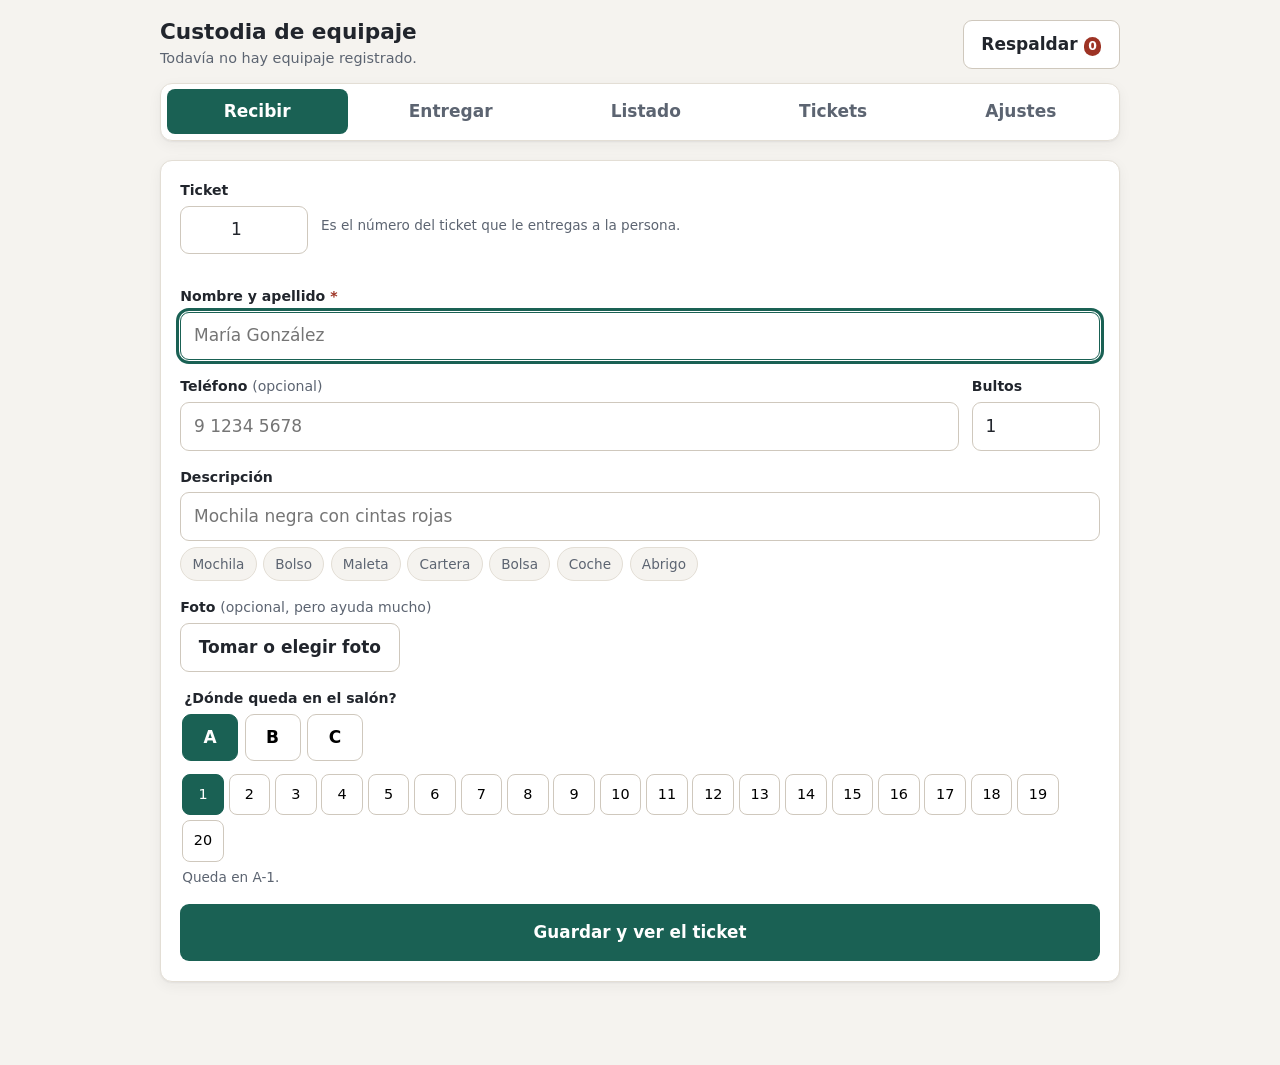
==== index.html @ 4419d268 "Custodia de equipaje: aplicación web que funciona sin internet Registro de equipaje para un evento c" ====
<!doctype html>
<html lang="es">
<head>
<meta charset="utf-8">
<meta name="viewport" content="width=device-width, initial-scale=1">
<title>Custodia de equipaje</title>
<meta name="description" content="Registro de equipaje para un evento: tickets con QR, foto del bulto y ubicación en el salón. Funciona sin internet.">
<link rel="icon" href="data:image/svg+xml,<svg xmlns='http://www.w3.org/2000/svg' viewBox='0 0 100 100'><text y='.9em' font-size='88'>🧳</text></svg>">
<link rel="stylesheet" href="assets/css/estilos.css">
</head>
<body>

<p id="alerta" class="alerta" role="alert" hidden></p>

<header class="cabecera">
  <div>
    <h1 id="titulo-evento">Custodia de equipaje</h1>
    <p id="resumen" class="cabecera__resumen">Cargando…</p>
  </div>
  <button type="button" id="respaldar" class="boton boton--suave">
    Respaldar<span id="pendientes" class="insignia" hidden></span>
  </button>
</header>

<nav class="pestanas" role="tablist" aria-label="Secciones">
  <button role="tab" class="pestana" data-panel="recibir" aria-selected="true">Recibir</button>
  <button role="tab" class="pestana" data-panel="entregar" aria-selected="false">Entregar</button>
  <button role="tab" class="pestana" data-panel="listado" aria-selected="false">Listado</button>
  <button role="tab" class="pestana" data-panel="tickets" aria-selected="false">Tickets</button>
  <button role="tab" class="pestana" data-panel="ajustes" aria-selected="false">Ajustes</button>
</nav>

<main>

<!-- ══════════════════════════ RECIBIR ══════════════════════════ -->
<section id="panel-recibir" class="panel" role="tabpanel" aria-label="Recibir">

  <form id="forma-recibir" class="tarjeta" autocomplete="off">
    <div class="fila fila--numero">
      <label class="campo campo--angosto">
        <span class="campo__nombre">Ticket</span>
        <input type="number" id="r-numero" class="numero-grande" min="1" max="999" required>
      </label>
      <p class="campo__pista">Es el número del ticket que le entregas a la persona.</p>
    </div>

    <label class="campo">
      <span class="campo__nombre">Nombre y apellido <b class="obligatorio">*</b></span>
      <input type="text" id="r-nombre" required autocapitalize="words" placeholder="María González">
    </label>

    <div class="fila">
      <label class="campo">
        <span class="campo__nombre">Teléfono <span class="campo__opcional">(opcional)</span></span>
        <input type="tel" id="r-telefono" inputmode="tel" placeholder="9 1234 5678">
      </label>
      <label class="campo campo--angosto">
        <span class="campo__nombre">Bultos</span>
        <input type="number" id="r-bultos" min="1" max="20" value="1" required>
      </label>
    </div>

    <label class="campo">
      <span class="campo__nombre">Descripción</span>
      <input type="text" id="r-descripcion" placeholder="Mochila negra con cintas rojas">
    </label>
    <div class="atajos" id="r-atajos"></div>

    <div class="campo">
      <span class="campo__nombre">Foto <span class="campo__opcional">(opcional, pero ayuda mucho)</span></span>
      <div class="foto">
        <input type="file" id="r-foto" accept="image/*" capture="environment" hidden>
        <button type="button" class="boton boton--suave" id="r-foto-boton">Tomar o elegir foto</button>
        <button type="button" class="boton boton--texto" id="r-foto-quitar" hidden>Quitar</button>
        <img id="r-foto-vista" class="foto__vista" alt="" hidden>
      </div>
    </div>

    <fieldset class="campo">
      <legend class="campo__nombre">¿Dónde queda en el salón?</legend>
      <div class="zonas" id="r-zonas" role="radiogroup" aria-label="Zona"></div>
      <div class="posiciones" id="r-posiciones" aria-label="Posición"></div>
      <p class="campo__pista" id="r-ubicacion-elegida">—</p>
    </fieldset>

    <button type="submit" class="boton boton--principal boton--ancho">Guardar y ver el ticket</button>
  </form>

  <div id="comprobante" class="tarjeta comprobante" hidden>
    <p class="comprobante__hecho">Equipaje recibido</p>
    <div id="comprobante-ticket" class="ticket ticket--solo"></div>
    <div class="comprobante__botones">
      <button type="button" class="boton boton--principal" id="imprimir-comprobante">Imprimir este ticket</button>
      <button type="button" class="boton boton--suave" id="recibir-otro">Recibir otro</button>
    </div>
  </div>

</section>

<!-- ══════════════════════════ ENTREGAR ══════════════════════════ -->
<section id="panel-entregar" class="panel" role="tabpanel" aria-label="Entregar" hidden>

  <div class="tarjeta">
    <label class="campo">
      <span class="campo__nombre">Escanea el QR, o escribe el número o el nombre</span>
      <input type="search" id="e-busca" class="busca" placeholder="07  ·  María" autocomplete="off">
    </label>
    <button type="button" class="boton boton--suave" id="e-escanear" hidden>Escanear con la cámara</button>
    <div id="e-camara" class="camara" hidden>
      <video id="e-video" playsinline muted></video>
      <button type="button" class="boton boton--texto" id="e-cerrar-camara">Cerrar la cámara</button>
    </div>
  </div>

  <div id="e-resultados" class="resultados"></div>
  <div id="e-ficha"></div>

</section>

<!-- ══════════════════════════ LISTADO ══════════════════════════ -->
<section id="panel-listado" class="panel" role="tabpanel" aria-label="Listado" hidden>

  <div class="tarjeta barra">
    <div class="filtros" id="l-filtros" role="radiogroup" aria-label="Filtrar">
      <button type="button" class="filtro filtro--activo" data-filtro="custodia">En custodia</button>
      <button type="button" class="filtro" data-filtro="entregados">Entregados</button>
      <button type="button" class="filtro" data-filtro="todos">Todos</button>
    </div>
    <input type="search" id="l-busca" class="busca busca--chica" placeholder="Buscar…" autocomplete="off">
    <button type="button" class="boton boton--suave" id="l-csv">Descargar planilla</button>
  </div>

  <div id="l-tabla" class="tabla-envoltura"></div>

</section>

<!-- ══════════════════════════ TICKETS ══════════════════════════ -->
<section id="panel-tickets" class="panel" role="tabpanel" aria-label="Tickets" hidden>

  <div class="tarjeta">
    <h2>Imprimir los tickets antes del evento</h2>
    <p class="parrafo">
      Cada ticket sale en dos mitades con el mismo número: una se pega o se amarra
      al equipaje y la otra se la queda la persona. Imprímelos antes y córtalos por
      la línea del medio; así el día del evento no dependes de una impresora.
    </p>
    <div class="fila">
      <label class="campo campo--angosto">
        <span class="campo__nombre">Desde</span>
        <input type="number" id="t-desde" min="1" max="999" value="1">
      </label>
      <label class="campo campo--angosto">
        <span class="campo__nombre">Hasta</span>
        <input type="number" id="t-hasta" min="1" max="999" value="60">
      </label>
    </div>
    <div class="botonera">
      <button type="button" class="boton boton--principal" id="t-generar">Preparar la lámina</button>
      <button type="button" class="boton boton--suave" id="t-imprimir" hidden>Imprimir</button>
    </div>
  </div>

  <div id="t-vista" class="vista-previa" hidden>
    <p class="vista-previa__nota">Así se van a ver. Entran 16 por hoja tamaño carta.</p>
    <div id="t-muestra" class="lamina lamina--muestra"></div>
  </div>

</section>

<!-- ══════════════════════════ AJUSTES ══════════════════════════ -->
<section id="panel-ajustes" class="panel" role="tabpanel" aria-label="Ajustes" hidden>

  <form id="forma-ajustes" class="tarjeta" autocomplete="off">
    <h2>El evento</h2>
    <label class="campo">
      <span class="campo__nombre">Nombre</span>
      <input type="text" id="a-evento" placeholder="Custodia de equipaje">
    </label>
    <label class="campo">
      <span class="campo__nombre">Zonas del salón</span>
      <input type="text" id="a-zonas" placeholder="A, B, C">
      <span class="campo__pista">Separadas por coma. Ponles el nombre que de verdad usen: «Entrada», «Altar», «Cocina».</span>
    </label>
    <label class="campo campo--angosto">
      <span class="campo__nombre">Posiciones por zona</span>
      <input type="number" id="a-posiciones" min="1" max="99" value="20">
    </label>
    <button type="submit" class="boton boton--principal">Guardar</button>
  </form>

  <div class="tarjeta">
    <h2>Respaldo</h2>
    <p class="parrafo">
      Todo queda guardado dentro de este navegador, en este equipo. No viaja a
      ninguna parte. Eso también quiere decir que si se borra el navegador o se
      pierde el equipo, se pierden los datos: descarga un respaldo de vez en cuando.
    </p>
    <p class="parrafo" id="a-espacio"></p>
    <div class="botonera">
      <button type="button" class="boton boton--principal" id="a-exportar">Descargar respaldo</button>
      <input type="file" id="a-importar" accept="application/json,.json" hidden>
      <button type="button" class="boton boton--suave" id="a-importar-boton">Cargar un respaldo</button>
    </div>
  </div>

  <div class="tarjeta tarjeta--peligro">
    <h2>Borrar todo</h2>
    <p class="parrafo">
      Borra los registros y deja la aplicación como recién abierta. No se puede deshacer.
    </p>
    <div class="botonera">
      <input type="text" id="a-confirmar" placeholder="Escribe BORRAR" autocomplete="off" aria-label="Escribe BORRAR para confirmar">
      <button type="button" class="boton boton--peligro" id="a-borrar">Borrar todo</button>
    </div>
  </div>

</section>

</main>

<!-- Solo para imprimir -->
<div id="lamina" class="lamina" aria-hidden="true"></div>

<script src="assets/js/qr.js"></script>
<script src="assets/js/app.js"></script>
</body>
</html>
---- assets/css/estilos.css ----
/* Custodia de equipaje.
   Pensado para que lo use alguien de pie, apurado y con poca luz:
   letra grande, botones grandes y mucho contraste. */

:root {
  --fondo: #f5f3ef;
  --papel: #ffffff;
  --tinta: #21252c;
  --suave: #5c6471;
  --linea: #e3ded5;
  --acento: #1a6154;
  --acento-suave: #e6f0ed;
  --peligro: #9d3324;
  --peligro-suave: #fbeeeb;
  --ok: #2c7048;
  --ok-suave: #e8f2eb;
  --sombra: 0 1px 2px rgba(33, 37, 44, .06), 0 4px 14px rgba(33, 37, 44, .05);
  --radio: 12px;
}

* { box-sizing: border-box; }

body {
  margin: 0;
  padding: 0 1rem 4rem;
  background: var(--fondo);
  color: var(--tinta);
  font: 17px/1.5 system-ui, -apple-system, "Segoe UI", Roboto, sans-serif;
  -webkit-text-size-adjust: 100%;
}

h1, h2 { line-height: 1.2; margin: 0; }
h1 { font-size: 1.35rem; }
h2 { font-size: 1.1rem; margin-bottom: .6rem; }

.parrafo { margin: 0 0 1rem; color: var(--suave); }

/* ── Cabecera y pestañas ─────────────────────────────────────── */

.cabecera {
  display: flex;
  align-items: center;
  justify-content: space-between;
  gap: 1rem;
  max-width: 60rem;
  margin: 0 auto;
  padding: 1.2rem 0 .8rem;
}

.cabecera__resumen { margin: .2rem 0 0; color: var(--suave); font-size: .9rem; }

.pestanas {
  position: sticky;
  top: 0;
  z-index: 5;
  display: flex;
  gap: .25rem;
  max-width: 60rem;
  margin: 0 auto 1.2rem;
  padding: .35rem;
  overflow-x: auto;
  background: var(--papel);
  border: 1px solid var(--linea);
  border-radius: var(--radio);
  box-shadow: var(--sombra);
}

.pestana {
  flex: 1 0 auto;
  padding: .6rem .9rem;
  border: 0;
  border-radius: 8px;
  background: none;
  color: var(--suave);
  font: inherit;
  font-weight: 600;
  cursor: pointer;
  white-space: nowrap;
}

.pestana[aria-selected="true"] { background: var(--acento); color: #fff; }
.pestana:focus-visible { outline: 3px solid var(--acento); outline-offset: 2px; }

main { max-width: 60rem; margin: 0 auto; }

/* ── Tarjetas y formularios ──────────────────────────────────── */

.tarjeta {
  margin-bottom: 1.2rem;
  padding: 1.2rem;
  background: var(--papel);
  border: 1px solid var(--linea);
  border-radius: var(--radio);
  box-shadow: var(--sombra);
}

.tarjeta--peligro { border-color: #edd3cd; background: var(--peligro-suave); }
.tarjeta--peligro h2 { color: var(--peligro); }

.campo { display: block; margin-bottom: 1rem; border: 0; padding: 0; }
.campo__nombre { display: block; margin-bottom: .3rem; font-size: .88rem; font-weight: 600; }
.campo__opcional { font-weight: 400; color: var(--suave); }
.campo__pista { margin: .35rem 0 0; font-size: .85rem; color: var(--suave); }
.obligatorio { color: var(--peligro); }

input[type="text"], input[type="tel"], input[type="number"], input[type="search"], input[type="file"] {
  width: 100%;
  padding: .65rem .8rem;
  border: 1px solid #cfc8bd;
  border-radius: 9px;
  background: #fff;
  color: inherit;
  font: inherit;
}

input:focus-visible { outline: 3px solid var(--acento); outline-offset: 1px; border-color: var(--acento); }

.fila { display: flex; gap: .8rem; flex-wrap: wrap; align-items: flex-end; }
.fila > .campo { flex: 1 1 12rem; }
.fila > .campo--angosto { flex: 0 0 8rem; }
.fila--numero { align-items: center; margin-bottom: 1rem; }
.fila--numero .campo__pista { flex: 1 1 12rem; margin: 0; }

.numero-grande { font-size: 1.8rem; font-weight: 700; text-align: center; letter-spacing: .04em; }

.atajos { display: flex; flex-wrap: wrap; gap: .4rem; margin: -.6rem 0 1rem; }

.atajo {
  padding: .35rem .7rem;
  border: 1px solid var(--linea);
  border-radius: 999px;
  background: var(--fondo);
  font: inherit;
  font-size: .85rem;
  color: var(--suave);
  cursor: pointer;
}

.atajo:hover { border-color: var(--acento); color: var(--acento); }

/* ── Botones ─────────────────────────────────────────────────── */

.boton {
  padding: .7rem 1.1rem;
  border: 1px solid transparent;
  border-radius: 9px;
  font: inherit;
  font-weight: 600;
  cursor: pointer;
}

.boton--principal { background: var(--acento); color: #fff; }
.boton--suave { background: var(--papel); border-color: #cfc8bd; color: var(--tinta); }
.boton--texto { background: none; color: var(--suave); text-decoration: underline; padding: .4rem .2rem; }
.boton--peligro { background: var(--peligro); color: #fff; }
.boton--ancho { width: 100%; padding: .95rem; font-size: 1.05rem; }
.boton:focus-visible { outline: 3px solid var(--tinta); outline-offset: 2px; }
.boton[disabled] { opacity: .5; cursor: default; }

.botonera { display: flex; flex-wrap: wrap; gap: .6rem; align-items: center; }
.botonera input[type="text"] { width: auto; flex: 0 1 12rem; }

.insignia {
  display: inline-block;
  min-width: 1.4em;
  margin-left: .4rem;
  padding: 0 .35em;
  border-radius: 999px;
  background: var(--peligro);
  color: #fff;
  font-size: .78rem;
  text-align: center;
}

/* ── Aviso de arriba ─────────────────────────────────────────── */

.alerta {
  max-width: 60rem;
  margin: 1rem auto 0;
  padding: .8rem 1rem;
  border-radius: var(--radio);
  background: var(--peligro-suave);
  border: 1px solid #edd3cd;
  color: var(--peligro);
  font-weight: 600;
}

.alerta--ok { background: var(--ok-suave); border-color: #cfe3d6; color: var(--ok); }

/* ── Foto ────────────────────────────────────────────────────── */

.foto { display: flex; flex-wrap: wrap; gap: .6rem; align-items: center; }
.foto__vista { width: 100%; max-width: 15rem; border-radius: 9px; border: 1px solid var(--linea); }

/* ── Zonas y posiciones ──────────────────────────────────────── */

.zonas { display: flex; flex-wrap: wrap; gap: .4rem; margin-bottom: .8rem; }

.zona {
  min-width: 3.5rem;
  padding: .6rem .9rem;
  border: 1px solid #cfc8bd;
  border-radius: 9px;
  background: var(--papel);
  font: inherit;
  font-weight: 600;
  cursor: pointer;
}

.zona[aria-checked="true"] { background: var(--acento); border-color: var(--acento); color: #fff; }

.posiciones { display: flex; flex-wrap: wrap; gap: .3rem; }

.posicion {
  width: 2.6rem;
  height: 2.6rem;
  border: 1px solid #cfc8bd;
  border-radius: 8px;
  background: var(--papel);
  font: inherit;
  font-size: .9rem;
  cursor: pointer;
}

.posicion[aria-checked="true"] { background: var(--acento); border-color: var(--acento); color: #fff; }
.posicion--ocupada { background: #eceae5; color: #a9a49b; border-style: dashed; cursor: not-allowed; }

/* ── Entregar ────────────────────────────────────────────────── */

.busca { font-size: 1.3rem; padding: .8rem 1rem; }
.busca--chica { font-size: 1rem; flex: 1 1 10rem; width: auto; }

.camara { margin-top: .8rem; }
.camara video { width: 100%; max-width: 22rem; border-radius: var(--radio); background: #000; }

.resultados { display: grid; gap: .6rem; margin-bottom: 1.2rem; }

.resultado {
  display: flex;
  gap: .9rem;
  align-items: center;
  width: 100%;
  padding: .8rem 1rem;
  border: 1px solid var(--linea);
  border-radius: var(--radio);
  background: var(--papel);
  box-shadow: var(--sombra);
  font: inherit;
  text-align: left;
  cursor: pointer;
}

.resultado__numero {
  flex: 0 0 3rem;
  font-size: 1.6rem;
  font-weight: 700;
  text-align: center;
  color: var(--acento);
}

.resultado__nombre { font-weight: 600; }
.resultado__detalle { font-size: .85rem; color: var(--suave); }
.resultado--entregado .resultado__numero { color: var(--suave); }

.vacio { padding: 1.2rem; text-align: center; color: var(--suave); }

.ficha { display: grid; gap: 1rem; grid-template-columns: 1fr; }
.ficha__ubicacion { font-size: 2.6rem; font-weight: 700; line-height: 1.1; color: var(--acento); }
.ficha__etiqueta { font-size: .8rem; font-weight: 600; text-transform: uppercase; letter-spacing: .06em; color: var(--suave); }
.ficha__foto { width: 100%; max-width: 16rem; border-radius: var(--radio); border: 1px solid var(--linea); }
.ficha__dato { margin: 0 0 .5rem; }
.ficha__entregado { padding: .8rem 1rem; border-radius: 9px; background: var(--ok-suave); color: var(--ok); font-weight: 600; }

@media (min-width: 40rem) {
  .ficha { grid-template-columns: 1fr auto; align-items: start; }
}

/* ── Listado ─────────────────────────────────────────────────── */

.barra { display: flex; flex-wrap: wrap; gap: .6rem; align-items: center; }
.filtros { display: flex; gap: .25rem; }

.filtro {
  padding: .5rem .8rem;
  border: 1px solid #cfc8bd;
  border-radius: 8px;
  background: var(--papel);
  font: inherit;
  font-size: .9rem;
  cursor: pointer;
}

.filtro--activo { background: var(--acento); border-color: var(--acento); color: #fff; }

.tabla-envoltura { overflow-x: auto; background: var(--papel); border: 1px solid var(--linea); border-radius: var(--radio); box-shadow: var(--sombra); }

table { width: 100%; border-collapse: collapse; font-size: .92rem; }
th, td { padding: .6rem .8rem; text-align: left; border-bottom: 1px solid var(--linea); vertical-align: top; }
th { font-size: .78rem; text-transform: uppercase; letter-spacing: .05em; color: var(--suave); }
tr:last-child td { border-bottom: 0; }
td.num { font-weight: 700; font-size: 1.05rem; }
.estado--entregado { color: var(--ok); font-weight: 600; }
.estado--custodia { color: var(--suave); }

/* ── Tickets ─────────────────────────────────────────────────── */

.vista-previa__nota { color: var(--suave); font-size: .9rem; }
.lamina--muestra { background: var(--papel); border: 1px solid var(--linea); border-radius: var(--radio); padding: 1rem; box-shadow: var(--sombra); }

.ticket {
  display: flex;
  border: 1px dashed #9a948a;
  border-radius: 6px;
  overflow: hidden;
  background: #fff;
}

.ticket__mitad {
  flex: 1;
  display: flex;
  gap: .6rem;
  align-items: center;
  padding: .5rem .6rem;
  min-width: 0;
}

.ticket__mitad + .ticket__mitad { border-left: 1px dashed #9a948a; }
.ticket__qr { flex: 0 0 4.2rem; }
.ticket__qr svg { display: block; width: 100%; height: auto; }
.ticket__texto { min-width: 0; }
.ticket__evento { font-size: .58rem; text-transform: uppercase; letter-spacing: .07em; color: #6b6a66; overflow: hidden; text-overflow: ellipsis; white-space: nowrap; }
.ticket__numero { font-size: 1.7rem; font-weight: 700; line-height: 1; }
.ticket__rol { font-size: .58rem; color: #6b6a66; }

.ticket--solo { max-width: 26rem; margin: 0 auto 1.2rem; }
.ticket--solo .ticket__qr { flex-basis: 5rem; }
.ticket--solo .ticket__numero { font-size: 2.4rem; }

.hoja { font-size: 0; line-height: 0; }
.hoja > .ticket { display: inline-flex; width: 50%; vertical-align: top; }

.comprobante { text-align: center; }
.comprobante__hecho { margin: 0 0 1rem; color: var(--ok); font-weight: 700; font-size: 1.1rem; }
.comprobante__botones { display: flex; flex-wrap: wrap; gap: .6rem; justify-content: center; }

/* ── Impresión ───────────────────────────────────────────────── */

#lamina { display: none; }

@media print {
  @page { margin: 10mm; }

  body { padding: 0; background: #fff; }
  .cabecera, .pestanas, main, .alerta { display: none !important; }

  #lamina { display: block; }
  .hoja > .ticket { border-radius: 0; height: 30mm; }
  .ticket { break-inside: avoid; }
  .ticket--solo { max-width: none; }

  /* Un QR de 22 mm deja cada módulo en unos 0,75 mm. Por debajo de medio
     milímetro las cámaras de los teléfonos empiezan a fallar, así que
     conviene no achicarlo más aunque quepan más tickets por hoja. */
  .ticket__qr { flex: 0 0 22mm; }
  .ticket--solo .ticket__qr { flex-basis: 30mm; }
}
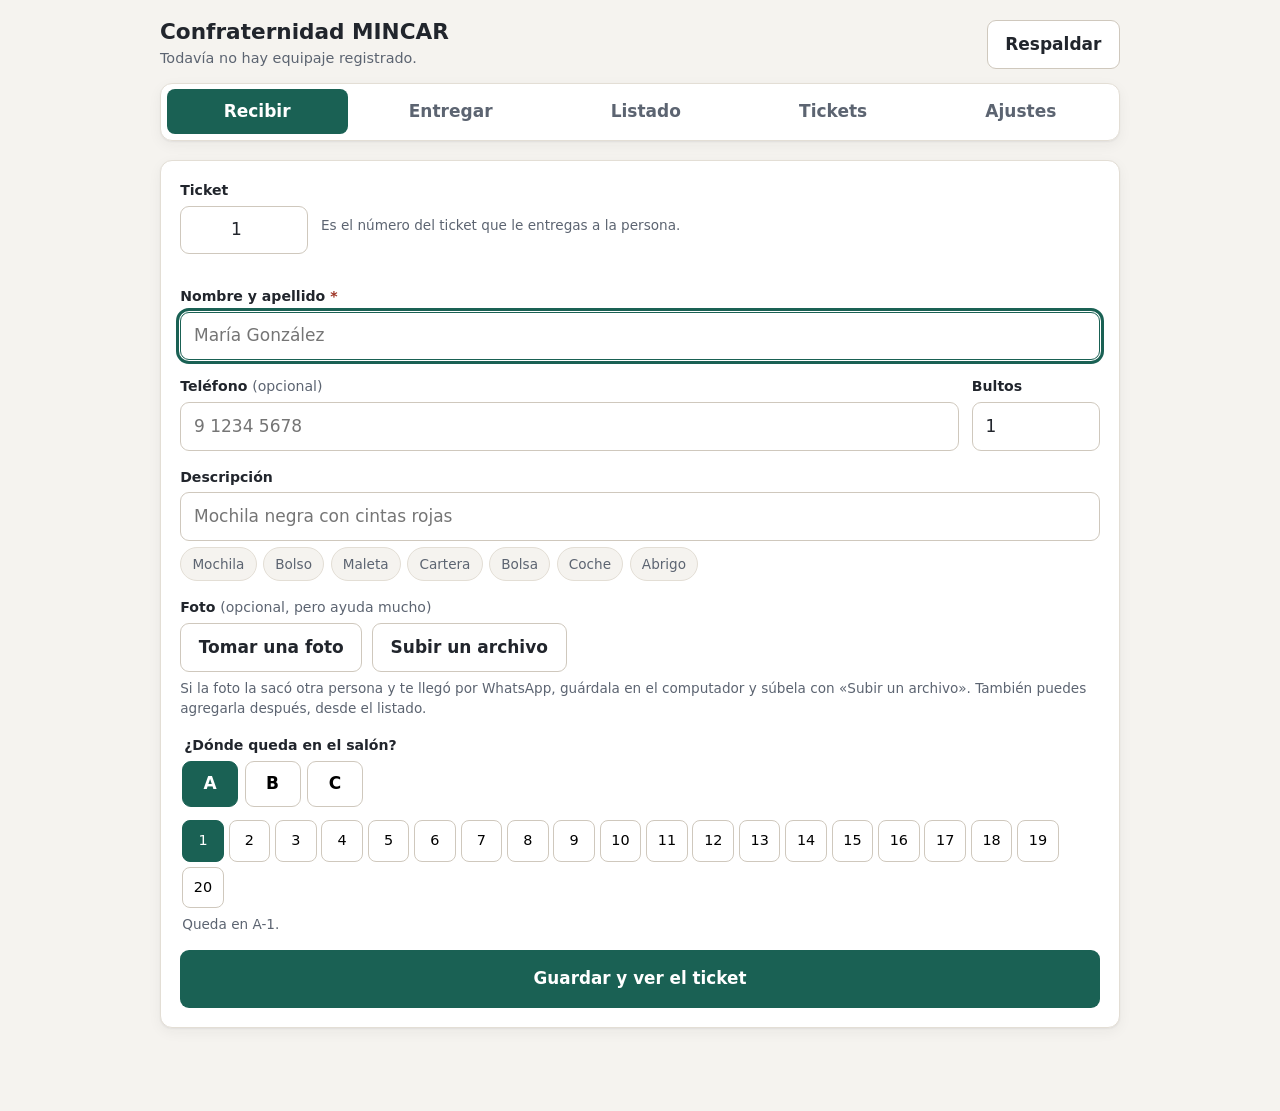
==== commit 6de4cde8: "Nombre del evento, tamaño de hoja, fotos desde archivo y cierre de jornada Cambios pedidos:  - El ev" ====
--- a/index.html
+++ b/index.html
@@ -3,7 +3,7 @@
 <head>
 <meta charset="utf-8">
 <meta name="viewport" content="width=device-width, initial-scale=1">
-<title>Custodia de equipaje</title>
+<title>Confraternidad MINCAR</title>
 <meta name="description" content="Registro de equipaje para un evento: tickets con QR, foto del bulto y ubicación en el salón. Funciona sin internet.">
 <link rel="icon" href="data:image/svg+xml,<svg xmlns='http://www.w3.org/2000/svg' viewBox='0 0 100 100'><text y='.9em' font-size='88'>🧳</text></svg>">
 <link rel="stylesheet" href="assets/css/estilos.css">
@@ -14,7 +14,7 @@
 
 <header class="cabecera">
   <div>
-    <h1 id="titulo-evento">Custodia de equipaje</h1>
+    <h1 id="titulo-evento">Confraternidad MINCAR</h1>
     <p id="resumen" class="cabecera__resumen">Cargando…</p>
   </div>
   <button type="button" id="respaldar" class="boton boton--suave">
@@ -69,11 +69,17 @@
     <div class="campo">
       <span class="campo__nombre">Foto <span class="campo__opcional">(opcional, pero ayuda mucho)</span></span>
       <div class="foto">
-        <input type="file" id="r-foto" accept="image/*" capture="environment" hidden>
-        <button type="button" class="boton boton--suave" id="r-foto-boton">Tomar o elegir foto</button>
+        <input type="file" id="r-foto-camara" accept="image/*" capture="environment" hidden>
+        <input type="file" id="r-foto-archivo" accept="image/*" hidden>
+        <button type="button" class="boton boton--suave" id="r-foto-camara-boton">Tomar una foto</button>
+        <button type="button" class="boton boton--suave" id="r-foto-archivo-boton">Subir un archivo</button>
         <button type="button" class="boton boton--texto" id="r-foto-quitar" hidden>Quitar</button>
         <img id="r-foto-vista" class="foto__vista" alt="" hidden>
       </div>
+      <p class="campo__pista">
+        Si la foto la sacó otra persona y te llegó por WhatsApp, guárdala en el computador
+        y súbela con «Subir un archivo». También puedes agregarla después, desde el listado.
+      </p>
     </div>
 
     <fieldset class="campo">
@@ -130,6 +136,7 @@
     <button type="button" class="boton boton--suave" id="l-csv">Descargar planilla</button>
   </div>
 
+  <input type="file" id="l-foto" accept="image/*" hidden>
   <div id="l-tabla" class="tabla-envoltura"></div>
 
 </section>
@@ -153,7 +160,16 @@
         <span class="campo__nombre">Hasta</span>
         <input type="number" id="t-hasta" min="1" max="999" value="60">
       </label>
-    </div>
+      <label class="campo campo--medio">
+        <span class="campo__nombre">Tamaño de la hoja</span>
+        <select id="t-hoja">
+          <option value="carta">Carta · 21,6 × 27,9 cm</option>
+          <option value="oficio">Oficio · 21,6 × 35,6 cm</option>
+          <option value="a4">A4 · 21 × 29,7 cm</option>
+        </select>
+      </label>
+    </div>
+    <p class="campo__pista" id="t-cuenta"></p>
     <div class="botonera">
       <button type="button" class="boton boton--principal" id="t-generar">Preparar la lámina</button>
       <button type="button" class="boton boton--suave" id="t-imprimir" hidden>Imprimir</button>
@@ -161,7 +177,7 @@
   </div>
 
   <div id="t-vista" class="vista-previa" hidden>
-    <p class="vista-previa__nota">Así se van a ver. Entran 16 por hoja tamaño carta.</p>
+    <p class="vista-previa__nota" id="t-nota">Así se van a ver.</p>
     <div id="t-muestra" class="lamina lamina--muestra"></div>
   </div>
 
@@ -174,7 +190,7 @@
     <h2>El evento</h2>
     <label class="campo">
       <span class="campo__nombre">Nombre</span>
-      <input type="text" id="a-evento" placeholder="Custodia de equipaje">
+      <input type="text" id="a-evento" placeholder="Confraternidad MINCAR">
     </label>
     <label class="campo">
       <span class="campo__nombre">Zonas del salón</span>
@@ -200,6 +216,19 @@
       <button type="button" class="boton boton--principal" id="a-exportar">Descargar respaldo</button>
       <input type="file" id="a-importar" accept="application/json,.json" hidden>
       <button type="button" class="boton boton--suave" id="a-importar-boton">Cargar un respaldo</button>
+    </div>
+  </div>
+
+  <div class="tarjeta">
+    <h2>Empezar una jornada nueva</h2>
+    <p class="parrafo">
+      Para el segundo día: descarga un respaldo con todo lo del día anterior y deja la
+      custodia vacía, conservando el nombre del evento, las zonas y las posiciones.
+    </p>
+    <div class="botonera">
+      <button type="button" class="boton boton--principal" id="a-jornada">
+        Respaldar y vaciar la custodia
+      </button>
     </div>
   </div>
 
--- a/assets/css/estilos.css
+++ b/assets/css/estilos.css
@@ -20,6 +20,10 @@
 
 * { box-sizing: border-box; }
 
+/* El atributo hidden se oculta con display:none, así que cualquier regla de
+   display lo anula sin avisar. Esto lo deja siempre por encima. */
+[hidden] { display: none !important; }
+
 body {
   margin: 0;
   padding: 0 1rem 4rem;
@@ -103,7 +107,7 @@
 .campo__pista { margin: .35rem 0 0; font-size: .85rem; color: var(--suave); }
 .obligatorio { color: var(--peligro); }
 
-input[type="text"], input[type="tel"], input[type="number"], input[type="search"], input[type="file"] {
+input[type="text"], input[type="tel"], input[type="number"], input[type="search"], input[type="file"], select {
   width: 100%;
   padding: .65rem .8rem;
   border: 1px solid #cfc8bd;
@@ -113,11 +117,12 @@
   font: inherit;
 }
 
-input:focus-visible { outline: 3px solid var(--acento); outline-offset: 1px; border-color: var(--acento); }
+input:focus-visible, select:focus-visible { outline: 3px solid var(--acento); outline-offset: 1px; border-color: var(--acento); }
 
 .fila { display: flex; gap: .8rem; flex-wrap: wrap; align-items: flex-end; }
 .fila > .campo { flex: 1 1 12rem; }
 .fila > .campo--angosto { flex: 0 0 8rem; }
+.fila > .campo--medio { flex: 0 0 16rem; }
 .fila--numero { align-items: center; margin-bottom: 1rem; }
 .fila--numero .campo__pista { flex: 1 1 12rem; margin: 0; }
 
@@ -301,6 +306,7 @@
 td.num { font-weight: 700; font-size: 1.05rem; }
 .estado--entregado { color: var(--ok); font-weight: 600; }
 .estado--custodia { color: var(--suave); }
+.miniatura { display: block; width: 3rem; height: 3rem; margin-bottom: .2rem; object-fit: cover; border-radius: 6px; border: 1px solid var(--linea); }
 
 /* ── Tickets ─────────────────────────────────────────────────── */
 
@@ -328,7 +334,19 @@
 .ticket__qr { flex: 0 0 4.2rem; }
 .ticket__qr svg { display: block; width: 100%; height: auto; }
 .ticket__texto { min-width: 0; }
-.ticket__evento { font-size: .58rem; text-transform: uppercase; letter-spacing: .07em; color: #6b6a66; overflow: hidden; text-overflow: ellipsis; white-space: nowrap; }
+/* El nombre del evento se acomoda en hasta dos líneas. Al lado de un QR de
+   22 mm queda poco ancho, y cortarlo con puntos suspensivos en algo que la
+   gente se lleva en el bolsillo se ve descuidado. */
+.ticket__evento {
+  font-size: .52rem;
+  line-height: 1.15;
+  text-transform: uppercase;
+  color: #6b6a66;
+  display: -webkit-box;
+  -webkit-line-clamp: 2;
+  -webkit-box-orient: vertical;
+  overflow: hidden;
+}
 .ticket__numero { font-size: 1.7rem; font-weight: 700; line-height: 1; }
 .ticket__rol { font-size: .58rem; color: #6b6a66; }
 
@@ -336,8 +354,12 @@
 .ticket--solo .ticket__qr { flex-basis: 5rem; }
 .ticket--solo .ticket__numero { font-size: 2.4rem; }
 
+/* El font-size y el line-height en cero son para que el espacio en blanco
+   entre los tickets no cuente y las filas queden pegadas: si sobra aunque sea
+   un milímetro por fila, se pierde una fila entera por hoja. Los tickets
+   recuperan sus propios valores enseguida. */
 .hoja { font-size: 0; line-height: 0; }
-.hoja > .ticket { display: inline-flex; width: 50%; vertical-align: top; }
+.hoja > .ticket { display: inline-flex; width: 50%; vertical-align: top; font-size: 1rem; line-height: 1.35; }
 
 .comprobante { text-align: center; }
 .comprobante__hecho { margin: 0 0 1rem; color: var(--ok); font-weight: 700; font-size: 1.1rem; }
@@ -348,8 +370,6 @@
 #lamina { display: none; }
 
 @media print {
-  @page { margin: 10mm; }
-
   body { padding: 0; background: #fff; }
   .cabecera, .pestanas, main, .alerta { display: none !important; }
 
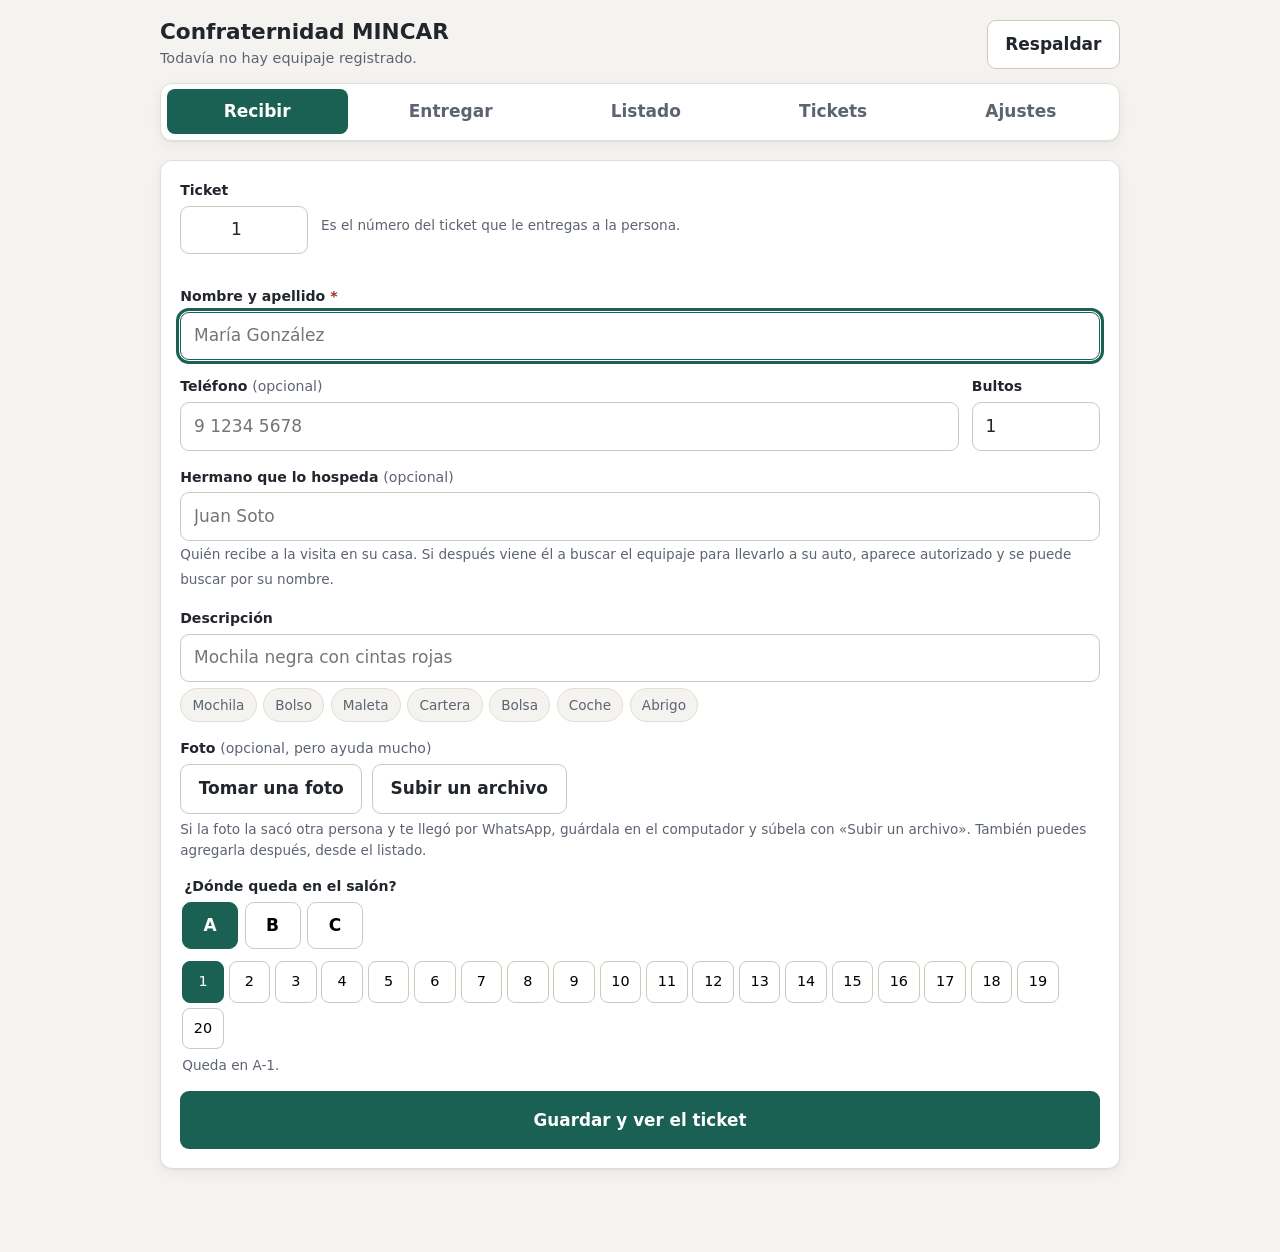
==== commit a2087af3: "Hermano que hospeda, fotos en grande y lista imprimible Tres cosas pedidas.  El hermano que hospeda " ====
--- a/index.html
+++ b/index.html
@@ -59,6 +59,15 @@
         <input type="number" id="r-bultos" min="1" max="20" value="1" required>
       </label>
     </div>
+
+    <label class="campo">
+      <span class="campo__nombre">Hermano que lo hospeda <span class="campo__opcional">(opcional)</span></span>
+      <input type="text" id="r-hospedador" autocapitalize="words" placeholder="Juan Soto">
+      <span class="campo__pista">
+        Quién recibe a la visita en su casa. Si después viene él a buscar el equipaje para
+        llevarlo a su auto, aparece autorizado y se puede buscar por su nombre.
+      </span>
+    </label>
 
     <label class="campo">
       <span class="campo__nombre">Descripción</span>
@@ -94,7 +103,7 @@
 
   <div id="comprobante" class="tarjeta comprobante" hidden>
     <p class="comprobante__hecho">Equipaje recibido</p>
-    <div id="comprobante-ticket" class="ticket ticket--solo"></div>
+    <div id="comprobante-ticket"></div>
     <div class="comprobante__botones">
       <button type="button" class="boton boton--principal" id="imprimir-comprobante">Imprimir este ticket</button>
       <button type="button" class="boton boton--suave" id="recibir-otro">Recibir otro</button>
@@ -108,8 +117,8 @@
 
   <div class="tarjeta">
     <label class="campo">
-      <span class="campo__nombre">Escanea el QR, o escribe el número o el nombre</span>
-      <input type="search" id="e-busca" class="busca" placeholder="07  ·  María" autocomplete="off">
+      <span class="campo__nombre">Escanea el QR, o escribe el número, el nombre o quién lo hospeda</span>
+      <input type="search" id="e-busca" class="busca" placeholder="07  ·  María  ·  quien la hospeda" autocomplete="off">
     </label>
     <button type="button" class="boton boton--suave" id="e-escanear" hidden>Escanear con la cámara</button>
     <div id="e-camara" class="camara" hidden>
@@ -129,12 +138,15 @@
   <div class="tarjeta barra">
     <div class="filtros" id="l-filtros" role="radiogroup" aria-label="Filtrar">
       <button type="button" class="filtro filtro--activo" data-filtro="custodia">En custodia</button>
-      <button type="button" class="filtro" data-filtro="entregados">Entregados</button>
+      <button type="button" class="filtro" data-filtro="tomado">Tomados</button>
+      <button type="button" class="filtro" data-filtro="entregado">Entregados</button>
       <button type="button" class="filtro" data-filtro="todos">Todos</button>
     </div>
     <input type="search" id="l-busca" class="busca busca--chica" placeholder="Buscar…" autocomplete="off">
-    <button type="button" class="boton boton--suave" id="l-csv">Descargar planilla</button>
-  </div>
+    <button type="button" class="boton boton--suave" id="l-imprimir">Imprimir la lista</button>
+    <button type="button" class="boton boton--suave" id="l-csv">Descargar en Excel</button>
+  </div>
+  <p class="campo__pista" id="l-nota"></p>
 
   <input type="file" id="l-foto" accept="image/*" hidden>
   <div id="l-tabla" class="tabla-envoltura"></div>
@@ -247,6 +259,11 @@
 
 </main>
 
+<div id="visor" class="visor" hidden>
+  <button type="button" class="visor__cerrar" id="visor-cerrar" aria-label="Cerrar la foto">Cerrar ✕</button>
+  <img id="visor-foto" class="visor__foto" alt="">
+</div>
+
 <!-- Solo para imprimir -->
 <div id="lamina" class="lamina" aria-hidden="true"></div>
 
--- a/assets/css/estilos.css
+++ b/assets/css/estilos.css
@@ -14,6 +14,8 @@
   --peligro-suave: #fbeeeb;
   --ok: #2c7048;
   --ok-suave: #e8f2eb;
+  --fuera: #8a5410;
+  --fuera-suave: #fdf2e2;
   --sombra: 0 1px 2px rgba(33, 37, 44, .06), 0 4px 14px rgba(33, 37, 44, .05);
   --radio: 12px;
 }
@@ -265,6 +267,7 @@
 
 .resultado__nombre { font-weight: 600; }
 .resultado__detalle { font-size: .85rem; color: var(--suave); }
+.resultado--tomado .resultado__numero { color: var(--fuera); }
 .resultado--entregado .resultado__numero { color: var(--suave); }
 
 .vacio { padding: 1.2rem; text-align: center; color: var(--suave); }
@@ -275,9 +278,46 @@
 .ficha__foto { width: 100%; max-width: 16rem; border-radius: var(--radio); border: 1px solid var(--linea); }
 .ficha__dato { margin: 0 0 .5rem; }
 .ficha__entregado { padding: .8rem 1rem; border-radius: 9px; background: var(--ok-suave); color: var(--ok); font-weight: 600; }
+.ficha__fuera { padding: .8rem 1rem; border-radius: 9px; background: var(--fuera-suave); color: var(--fuera); font-weight: 600; }
+.ficha__hospeda { margin: .8rem 0 0; padding: .7rem 1rem; border-radius: 9px; background: var(--acento-suave); color: var(--acento); }
+.ficha__ubicacion--fuera { color: var(--fuera); font-size: 2rem; }
+.acciones { display: grid; gap: .5rem; margin-top: 1rem; }
 
 @media (min-width: 40rem) {
   .ficha { grid-template-columns: 1fr auto; align-items: start; }
+}
+
+.ampliable { cursor: zoom-in; }
+
+/* ── Visor de fotos ──────────────────────────────────────────── */
+
+.visor {
+  position: fixed;
+  inset: 0;
+  z-index: 20;
+  display: flex;
+  align-items: center;
+  justify-content: center;
+  padding: 1.5rem;
+  background: rgba(20, 22, 26, .88);
+}
+
+/* Con «contain» la foto crece hasta llenar la pantalla en vez de quedarse en
+   su tamaño original. Una foto de 560 px estirada se ve algo blanda, pero para
+   reconocer un bulto conviene más grande y blanda que chica y nítida. */
+.visor__foto { width: 100%; height: 100%; object-fit: contain; border-radius: var(--radio); }
+
+.visor__cerrar {
+  position: absolute;
+  top: 1rem;
+  right: 1rem;
+  padding: .6rem 1rem;
+  border: 0;
+  border-radius: 9px;
+  background: var(--papel);
+  font: inherit;
+  font-weight: 600;
+  cursor: pointer;
 }
 
 /* ── Listado ─────────────────────────────────────────────────── */
@@ -305,6 +345,7 @@
 tr:last-child td { border-bottom: 0; }
 td.num { font-weight: 700; font-size: 1.05rem; }
 .estado--entregado { color: var(--ok); font-weight: 600; }
+.estado--tomado { color: var(--fuera); font-weight: 600; }
 .estado--custodia { color: var(--suave); }
 .miniatura { display: block; width: 3rem; height: 3rem; margin-bottom: .2rem; object-fit: cover; border-radius: 6px; border: 1px solid var(--linea); }
 
@@ -369,11 +410,27 @@
 
 #lamina { display: none; }
 
+/* ── La lista impresa ────────────────────────────────────────── */
+
+.planilla__titulo { margin: 0 0 .2rem; font-size: 13pt; }
+.planilla__datos { margin: 0 0 .6rem; font-size: 8pt; color: #444; }
+
+.planilla__tabla { width: 100%; border-collapse: collapse; font-size: 8.5pt; }
+.planilla__tabla th, .planilla__tabla td { padding: 3pt 4pt; border-bottom: .5pt solid #bbb; text-align: left; vertical-align: top; }
+.planilla__tabla th { border-bottom: 1pt solid #444; font-size: 7pt; text-transform: uppercase; letter-spacing: .05em; }
+.planilla__tabla tr { break-inside: avoid; }
+.planilla__tabla .num { font-weight: 700; font-size: 10pt; }
+.planilla__firma { min-width: 28mm; }
+
 @media print {
   body { padding: 0; background: #fff; }
   .cabecera, .pestanas, main, .alerta { display: none !important; }
 
   #lamina { display: block; }
+
+  /* La cabecera de la tabla se repite en cada hoja: una lista de 50 nombres
+     ocupa varias páginas y sin esto la segunda no dice qué es cada columna. */
+  .planilla__tabla thead { display: table-header-group; }
   .hoja > .ticket { border-radius: 0; height: 30mm; }
   .ticket { break-inside: avoid; }
   .ticket--solo { max-width: none; }
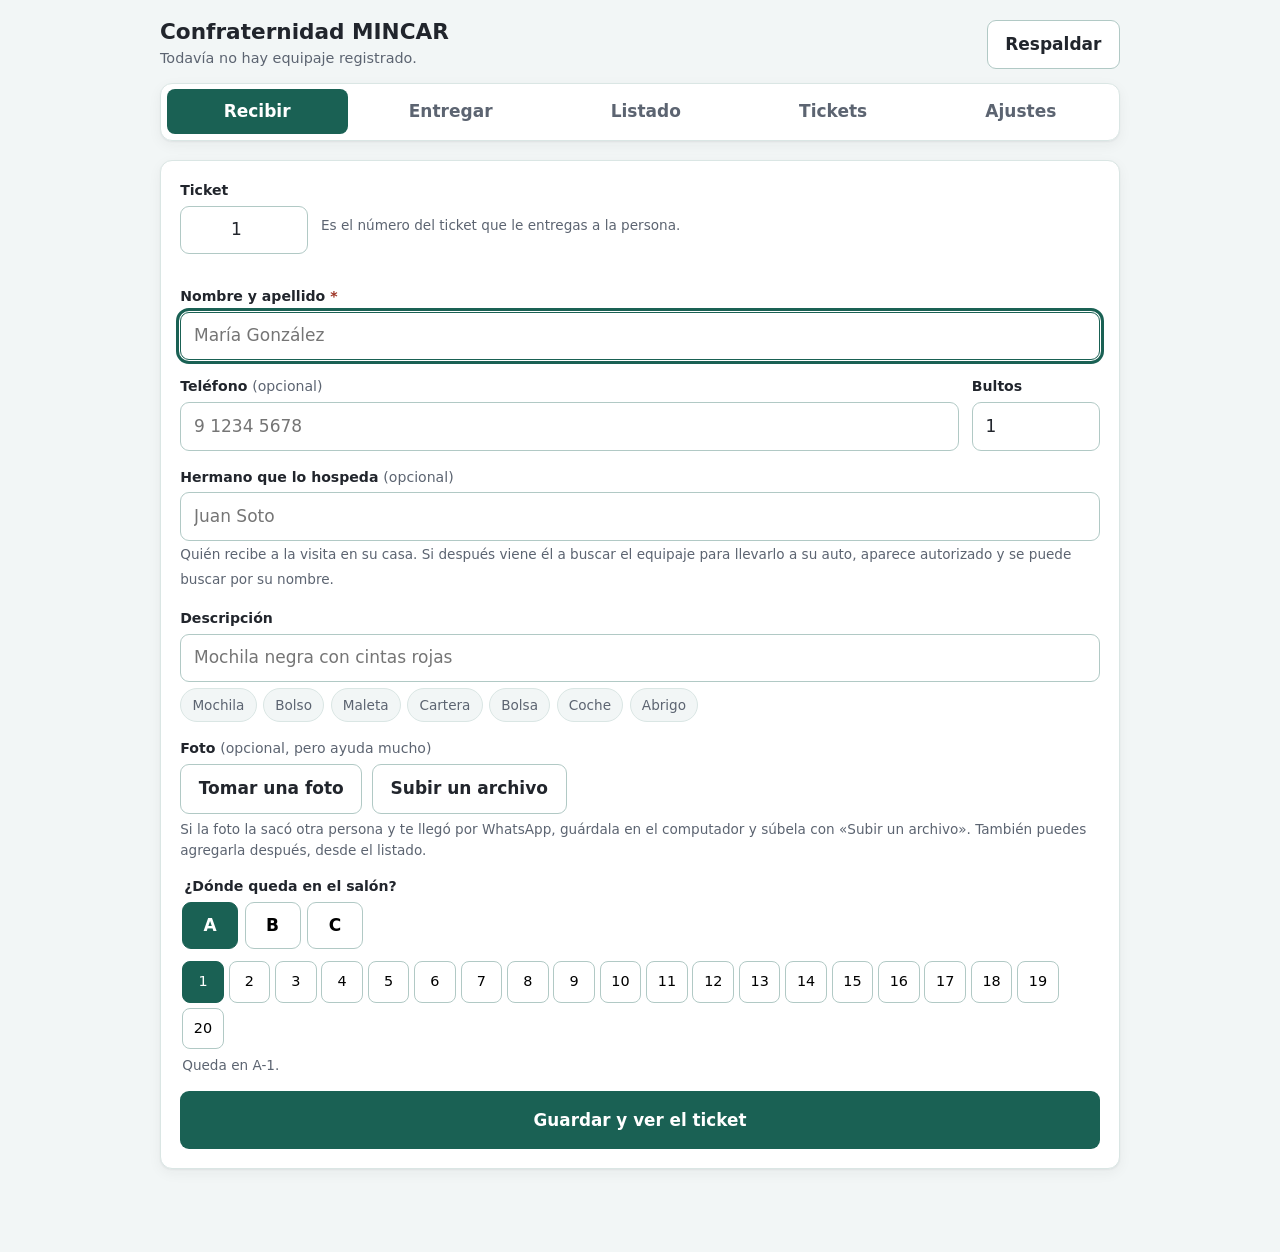
==== commit 93301de0: "Distinguir el botón del hospedador y dejar elegir el color de la aplicación El botón para entregarle" ====
--- a/index.html
+++ b/index.html
@@ -217,6 +217,21 @@
   </form>
 
   <div class="tarjeta">
+    <h2>Color</h2>
+    <p class="parrafo">
+      Tiñe toda la aplicación: el fondo, los bordes, los botones, las pestañas y la
+      ubicación en grande. Se aplica y se guarda al momento, no hace falta apretar
+      nada más. Las tarjetas siguen blancas a propósito, para que el texto se lea.
+    </p>
+    <div class="tintes" id="a-tintes" role="radiogroup" aria-label="Color de la aplicación"></div>
+    <label class="tinte-propio">
+      <input type="color" id="a-color" class="tinte tinte--propio">
+      <span>O elige cualquier otro</span>
+    </label>
+    <p class="campo__pista" id="a-color-nota"></p>
+  </div>
+
+  <div class="tarjeta">
     <h2>Respaldo</h2>
     <p class="parrafo">
       Todo queda guardado dentro de este navegador, en este equipo. No viaja a
--- a/assets/css/estilos.css
+++ b/assets/css/estilos.css
@@ -9,13 +9,18 @@
   --suave: #5c6471;
   --linea: #e3ded5;
   --acento: #1a6154;
+  --acento-texto: #ffffff;
+  --acento-oscuro: #1a6154;
   --acento-suave: #e6f0ed;
+  --borde: var(--borde);
   --peligro: #9d3324;
   --peligro-suave: #fbeeeb;
   --ok: #2c7048;
   --ok-suave: #e8f2eb;
   --fuera: #8a5410;
   --fuera-suave: #fdf2e2;
+  --otro: #1f3f6b;
+  --otro-suave: #e9eff8;
   --sombra: 0 1px 2px rgba(33, 37, 44, .06), 0 4px 14px rgba(33, 37, 44, .05);
   --radio: 12px;
 }
@@ -84,7 +89,7 @@
   white-space: nowrap;
 }
 
-.pestana[aria-selected="true"] { background: var(--acento); color: #fff; }
+.pestana[aria-selected="true"] { background: var(--acento); color: var(--acento-texto); }
 .pestana:focus-visible { outline: 3px solid var(--acento); outline-offset: 2px; }
 
 main { max-width: 60rem; margin: 0 auto; }
@@ -112,7 +117,7 @@
 input[type="text"], input[type="tel"], input[type="number"], input[type="search"], input[type="file"], select {
   width: 100%;
   padding: .65rem .8rem;
-  border: 1px solid #cfc8bd;
+  border: 1px solid var(--borde);
   border-radius: 9px;
   background: #fff;
   color: inherit;
@@ -143,7 +148,42 @@
   cursor: pointer;
 }
 
-.atajo:hover { border-color: var(--acento); color: var(--acento); }
+.atajo:hover { border-color: var(--acento); color: var(--acento-oscuro); }
+
+/* ── Elegir el color ─────────────────────────────────────────── */
+
+.tintes { display: flex; flex-wrap: wrap; gap: .6rem; margin-bottom: 1rem; }
+
+.tinte {
+  width: 2.6rem;
+  height: 2.6rem;
+  padding: 0;
+  border: 2px solid transparent;
+  border-radius: 50%;
+  box-shadow: 0 0 0 1px rgba(33, 37, 44, .15) inset;
+  cursor: pointer;
+}
+
+.tinte[aria-checked="true"] { border-color: var(--tinta); box-shadow: 0 0 0 3px var(--papel) inset; }
+.tinte:focus-visible { outline: 3px solid var(--tinta); outline-offset: 2px; }
+
+.tinte-propio { display: flex; align-items: center; gap: .6rem; font-size: .9rem; color: var(--suave); }
+
+/* El input de color trae su propio recuadro; hay que vaciarlo para que se vea
+   como los demás círculos. Cada navegador lo llama distinto. */
+.tinte--propio { background: none; border: 2px solid var(--borde); }
+.tinte--propio::-webkit-color-swatch-wrapper { padding: 2px; }
+.tinte--propio::-webkit-color-swatch { border: 0; border-radius: 50%; }
+.tinte--propio::-moz-color-swatch { border: 0; border-radius: 50%; }
+
+.visualmente-oculto {
+  position: absolute;
+  width: 1px;
+  height: 1px;
+  overflow: hidden;
+  clip-path: inset(50%);
+  white-space: nowrap;
+}
 
 /* ── Botones ─────────────────────────────────────────────────── */
 
@@ -156,8 +196,22 @@
   cursor: pointer;
 }
 
-.boton--principal { background: var(--acento); color: #fff; }
-.boton--suave { background: var(--papel); border-color: #cfc8bd; color: var(--tinta); }
+.boton--principal { background: var(--acento); color: var(--acento-texto); }
+
+/* Para el botón de entregarle el bulto a otra persona —el hermano que hospeda—.
+   No basta con cambiarle el color: en escala de grises un azul y un verde de la
+   misma luminosidad se ven iguales, y a alguien daltónico también. Por eso este
+   va al revés: fondo claro y borde grueso, distinto de lejos y sin depender del
+   color. Sigue siendo un botón de primera línea, no una opción secundaria. */
+.boton--otro {
+  padding: calc(.7rem - 1px) 1.1rem;
+  background: var(--otro-suave);
+  border: 2px solid var(--otro);
+  color: var(--otro);
+}
+
+.boton--otro.boton--ancho { padding: calc(.95rem - 1px); }
+.boton--suave { background: var(--papel); border-color: var(--borde); color: var(--tinta); }
 .boton--texto { background: none; color: var(--suave); text-decoration: underline; padding: .4rem .2rem; }
 .boton--peligro { background: var(--peligro); color: #fff; }
 .boton--ancho { width: 100%; padding: .95rem; font-size: 1.05rem; }
@@ -206,7 +260,7 @@
 .zona {
   min-width: 3.5rem;
   padding: .6rem .9rem;
-  border: 1px solid #cfc8bd;
+  border: 1px solid var(--borde);
   border-radius: 9px;
   background: var(--papel);
   font: inherit;
@@ -214,14 +268,14 @@
   cursor: pointer;
 }
 
-.zona[aria-checked="true"] { background: var(--acento); border-color: var(--acento); color: #fff; }
+.zona[aria-checked="true"] { background: var(--acento); border-color: var(--acento); color: var(--acento-texto); }
 
 .posiciones { display: flex; flex-wrap: wrap; gap: .3rem; }
 
 .posicion {
   width: 2.6rem;
   height: 2.6rem;
-  border: 1px solid #cfc8bd;
+  border: 1px solid var(--borde);
   border-radius: 8px;
   background: var(--papel);
   font: inherit;
@@ -229,7 +283,7 @@
   cursor: pointer;
 }
 
-.posicion[aria-checked="true"] { background: var(--acento); border-color: var(--acento); color: #fff; }
+.posicion[aria-checked="true"] { background: var(--acento); border-color: var(--acento); color: var(--acento-texto); }
 .posicion--ocupada { background: #eceae5; color: #a9a49b; border-style: dashed; cursor: not-allowed; }
 
 /* ── Entregar ────────────────────────────────────────────────── */
@@ -262,7 +316,7 @@
   font-size: 1.6rem;
   font-weight: 700;
   text-align: center;
-  color: var(--acento);
+  color: var(--acento-oscuro);
 }
 
 .resultado__nombre { font-weight: 600; }
@@ -273,13 +327,13 @@
 .vacio { padding: 1.2rem; text-align: center; color: var(--suave); }
 
 .ficha { display: grid; gap: 1rem; grid-template-columns: 1fr; }
-.ficha__ubicacion { font-size: 2.6rem; font-weight: 700; line-height: 1.1; color: var(--acento); }
+.ficha__ubicacion { font-size: 2.6rem; font-weight: 700; line-height: 1.1; color: var(--acento-oscuro); }
 .ficha__etiqueta { font-size: .8rem; font-weight: 600; text-transform: uppercase; letter-spacing: .06em; color: var(--suave); }
 .ficha__foto { width: 100%; max-width: 16rem; border-radius: var(--radio); border: 1px solid var(--linea); }
 .ficha__dato { margin: 0 0 .5rem; }
 .ficha__entregado { padding: .8rem 1rem; border-radius: 9px; background: var(--ok-suave); color: var(--ok); font-weight: 600; }
 .ficha__fuera { padding: .8rem 1rem; border-radius: 9px; background: var(--fuera-suave); color: var(--fuera); font-weight: 600; }
-.ficha__hospeda { margin: .8rem 0 0; padding: .7rem 1rem; border-radius: 9px; background: var(--acento-suave); color: var(--acento); }
+.ficha__hospeda { margin: .8rem 0 0; padding: .7rem 1rem; border-radius: 9px; background: var(--acento-suave); color: var(--acento-oscuro); }
 .ficha__ubicacion--fuera { color: var(--fuera); font-size: 2rem; }
 .acciones { display: grid; gap: .5rem; margin-top: 1rem; }
 
@@ -327,7 +381,7 @@
 
 .filtro {
   padding: .5rem .8rem;
-  border: 1px solid #cfc8bd;
+  border: 1px solid var(--borde);
   border-radius: 8px;
   background: var(--papel);
   font: inherit;
@@ -335,7 +389,7 @@
   cursor: pointer;
 }
 
-.filtro--activo { background: var(--acento); border-color: var(--acento); color: #fff; }
+.filtro--activo { background: var(--acento); border-color: var(--acento); color: var(--acento-texto); }
 
 .tabla-envoltura { overflow-x: auto; background: var(--papel); border: 1px solid var(--linea); border-radius: var(--radio); box-shadow: var(--sombra); }
 
